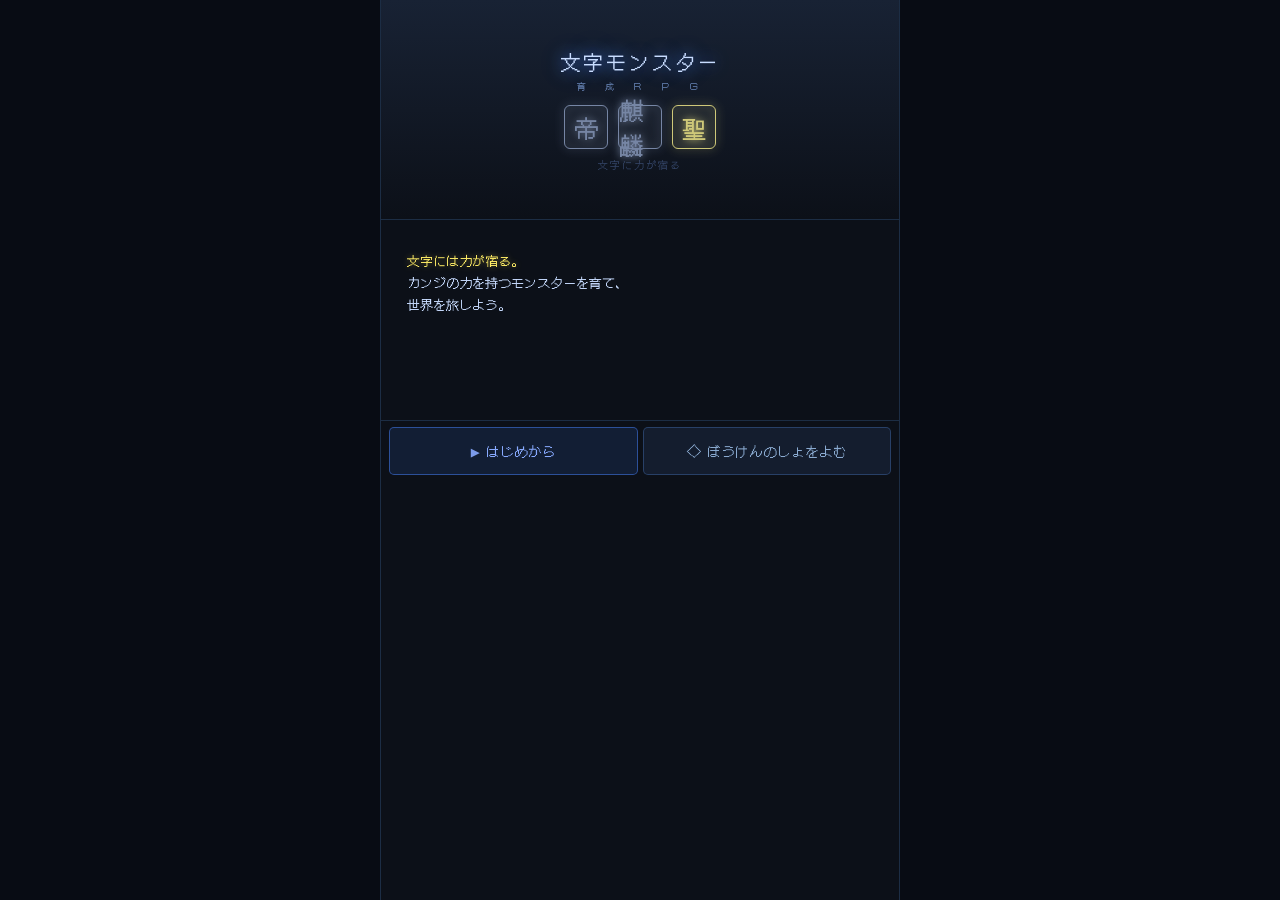
==== docs/index.html @ c3d3c413 "GitHub Pages用にweb/をdocs/にリネーム" ====
<!DOCTYPE html>
<html lang="ja">
<head>
  <meta charset="UTF-8">
  <meta name="viewport" content="width=device-width, initial-scale=1.0, viewport-fit=cover">
  <title>文字モンスター育成RPG</title>
  <link rel="preconnect" href="https://fonts.googleapis.com">
  <link href="https://fonts.googleapis.com/css2?family=DotGothic16&display=swap" rel="stylesheet">
  <link rel="stylesheet" href="style.css">
</head>
<body>
  <div id="screen">
    <div id="screen-graphics" class="hidden"></div>
    <div id="screen-text"></div>
    <div id="screen-buttons">
      <div class="btn-area-divider"></div>
      <div id="btn-container"></div>
    </div>
  </div>

  <script src="data.js"></script>
  <script src="game.js"></script>
</body>
</html>
---- docs/style.css ----
/* ===== Dark RPG Palette ===== */
:root {
  --bg:        #080C14;
  --surface:   #0C1018;
  --surface2:  #111825;
  --surface3:  #182234;
  --border:    #1C2D44;
  --border2:   #2A4060;
  --border3:   #3A5880;

  --text:      #C8DCFF;
  --text-mid:  #6A88BB;
  --text-dim:  #334466;

  --accent:    #4A80FF;

  /* Battle sides */
  --enemy-col: #FF4455;
  --enemy-bg:  rgba(255,40,60,0.08);
  --party-col: #44AAFF;
  --party-bg:  rgba(40,130,255,0.08);

  /* Rarity */
  --rar-r:   #44BBEE;
  --rar-sr:  #F4C840;
  --rar-ssr: #FF7040;

  /* Buttons */
  --btn-attack-bg:  rgba(255,50,50,0.12);
  --btn-attack-brd: rgba(255,80,80,0.55);
  --btn-attack-txt: #FF8888;
  --btn-ok-bg:      rgba(50,210,120,0.12);
  --btn-ok-brd:     rgba(50,200,100,0.55);
  --btn-ok-txt:     #66EEA0;
  --btn-flee-bg:    rgba(255,200,40,0.10);
  --btn-flee-brd:   rgba(255,200,40,0.50);
  --btn-flee-txt:   #FFD060;
  --btn-action-bg:  rgba(70,130,255,0.12);
  --btn-action-brd: rgba(70,130,255,0.50);
  --btn-action-txt: #88AAFF;
  --btn-info-bg:    rgba(40,60,100,0.30);
  --btn-info-brd:   rgba(60,100,160,0.50);
  --btn-info-txt:   #8AAAD0;
  --btn-back-brd:   rgba(40,70,100,0.40);
  --btn-back-txt:   #446688;
  --btn-cancel-brd: rgba(120,60,60,0.40);
  --btn-cancel-txt: #886666;
}

*, *::before, *::after { box-sizing: border-box; margin: 0; padding: 0; }

body {
  background: var(--bg);
  height: 100vh;        /* fallback */
  height: 100dvh;       /* dvh が使える環境ではこちらが優先（スマホのアドレスバーを除いた実視野高） */
  overflow: hidden;
  display: flex;
  justify-content: center;
  align-items: stretch;
  font-family: 'DotGothic16', 'MS Gothic', monospace;
  -webkit-font-smoothing: none;
}

/* ===== Screen ===== */
#screen {
  width: 100%;
  max-width: 520px;
  height: 100%;
  background: var(--surface);
  display: flex;
  flex-direction: column;
  overflow: hidden;
  border-left:  1px solid var(--border);
  border-right: 1px solid var(--border);
}

/* ===========================
   ZONE 1: グラフィックエリア
   =========================== */
#screen-graphics {
  flex-shrink: 0;
  height: clamp(120px, 28vh, 220px);
  overflow: hidden;
  position: relative;
  border-bottom: 1px solid var(--border);
}
#screen-graphics.hidden { display: none; }

/* ---- ソロカード表示 ---- */
#screen-graphics.solo-mode {
  display: flex;
  justify-content: center;
  align-items: center;
  padding: 12px;
  background: linear-gradient(to bottom, var(--surface3) 0%, var(--surface) 100%);
}
#screen-graphics.solo-mode .monster-card {
  width: 170px;
  height: min(190px, calc(clamp(120px, 28vh, 220px) - 24px));
}

/* ---- バトル表示 ---- */
#screen-graphics.battle-mode {
  display: flex;
  padding: 8px;
  gap: 0;
  background:
    linear-gradient(135deg,
      rgba(255,40,60,0.07) 0%,
      transparent 42%,
      transparent 58%,
      rgba(40,110,255,0.07) 100%
    ),
    var(--surface);
}

.battle-left {
  flex: 1.25;
  padding-right: 5px;
  display: flex;
  flex-direction: column;
  gap: 5px;
}
.battle-left .monster-card { flex: 1; }

.battle-center {
  width: 34px;
  flex-shrink: 0;
  display: flex;
  flex-direction: column;
  align-items: center;
  justify-content: center;
  gap: 5px;
  position: relative;
}
.battle-center-line {
  position: absolute;
  top: 10%; bottom: 10%;
  left: 50%;
  width: 1px;
  background: linear-gradient(to bottom,
    transparent,
    var(--border2) 30%,
    var(--border2) 70%,
    transparent
  );
}
.vs-label {
  font-size: 13px;
  color: var(--text-mid);
  letter-spacing: 1px;
  text-shadow: 0 0 8px var(--accent);
  position: relative;
  z-index: 1;
}

.battle-right {
  flex: 1;
  padding-left: 5px;
}
.battle-right .monster-card { height: 100%; }

/* ---- タイトルグラフィック ---- */
#screen-graphics.title-mode {
  display: flex;
  align-items: center;
  justify-content: center;
  background: linear-gradient(to bottom, var(--surface3), var(--surface));
}
.title-graphic {
  display: flex;
  flex-direction: column;
  align-items: center;
  gap: 8px;
}
.title-text {
  font-size: 20px;
  color: var(--text);
  letter-spacing: 3px;
  text-shadow: 0 0 16px var(--accent), 0 0 32px rgba(74,128,255,0.25);
}
.title-rpg-label {
  font-size: 9px;
  color: var(--text-mid);
  letter-spacing: 5px;
  margin-top: -4px;
}
.title-kanji-row {
  display: flex;
  gap: 10px;
  margin-top: 4px;
}
.title-kanji-item {
  width: 44px; height: 44px;
  border: 1px solid currentColor;
  border-radius: 6px;
  display: flex;
  align-items: center;
  justify-content: center;
  font-size: 24px;
  background: rgba(255,255,255,0.03);
  animation: title-float 2s ease-in-out infinite;
  filter: drop-shadow(0 0 5px currentColor);
  opacity: 0.85;
}
.title-kanji-item:nth-child(2) { animation-delay: 0.35s; }
.title-kanji-item:nth-child(3) { animation-delay: 0.7s; }
@keyframes title-float {
  0%, 100% { transform: translateY(0); }
  50%       { transform: translateY(-5px); }
}
.title-sub {
  font-size: 10px;
  color: var(--text-dim);
  letter-spacing: 2px;
}

/* ---- 冒険トラベル画面 ---- */
#screen-graphics.travel-mode {
  display: flex;
  flex-direction: column;
  align-items: center;
  justify-content: center;
  gap: 14px;
  background:
    linear-gradient(to right,
      rgba(20,40,80,0.5) 0%,
      transparent 40%,
      transparent 60%,
      rgba(20,60,30,0.4) 100%
    ),
    var(--surface);
}
.travel-party-row {
  display: flex;
  gap: 14px;
  align-items: center;
}
.travel-mini {
  width: 54px; height: 54px;
  border: 1px solid currentColor;
  border-radius: 8px;
  display: flex;
  align-items: center;
  justify-content: center;
  font-size: 26px;
  background: rgba(255,255,255,0.03);
  animation: travel-bob 1.2s ease-in-out infinite;
  filter: drop-shadow(0 0 6px currentColor);
}
.travel-mini:nth-child(2) { animation-delay: 0.25s; }
.travel-mini:nth-child(3) { animation-delay: 0.5s; }
@keyframes travel-bob {
  0%, 100% { transform: translateY(0); }
  50%       { transform: translateY(-7px); }
}
.travel-arrow {
  font-size: 11px;
  color: var(--text-dim);
  letter-spacing: 5px;
  animation: travel-pulse 1.8s ease-in-out infinite;
}
@keyframes travel-pulse {
  0%, 100% { opacity: 0.15; letter-spacing: 3px; }
  50%       { opacity: 0.6;  letter-spacing: 7px; }
}

/* ===== モンスターカード ===== */
.monster-card {
  display: flex;
  flex-direction: column;
  align-items: center;
  border: 1px solid var(--border2);
  border-radius: 6px;
  padding: 6px 5px 5px;
  background: var(--surface2);
  position: relative;
  overflow: hidden;
  transition: box-shadow 0.3s;
}

/* バリアント */
.monster-card.enemy-card {
  border-color: var(--enemy-col);
  background: var(--enemy-bg);
  box-shadow: 0 0 14px rgba(255,40,60,0.18), inset 0 0 20px rgba(255,40,60,0.05);
}
.monster-card.party-card {
  border-color: var(--party-col);
  background: var(--party-bg);
  box-shadow: 0 0 8px rgba(40,130,255,0.15);
}
.monster-card.solo-card { border-color: var(--border3); }
.monster-card.ko {
  opacity: 0.35;
  filter: grayscale(0.9);
  border-color: var(--border) !important;
  box-shadow: none !important;
}

/* レア度上書き（ソロ表示のみ） */
.monster-card.solo-card.rarity-R   { border-color: var(--rar-r);  box-shadow: 0 0 10px rgba(68,187,238,0.2); }
.monster-card.solo-card.rarity-SR  { border-color: var(--rar-sr); box-shadow: 0 0 12px rgba(244,200,64,0.25); }
.monster-card.solo-card.rarity-SSR { border-color: var(--rar-ssr); animation: ssr-glow 2s ease-in-out infinite; }

@keyframes ssr-glow {
  0%, 100% { box-shadow: 0 0 14px rgba(255,112,64,0.35), inset 0 0 16px rgba(255,112,64,0.1); }
  50%       { box-shadow: 0 0 24px rgba(255,112,64,0.55), inset 0 0 22px rgba(255,112,64,0.15); }
}

/* バッジ（レアリティアイコン） */
.card-badge {
  position: absolute;
  top: 3px; right: 4px;
  font-size: 10px;
  padding: 1px 4px;
  border-radius: 3px;
  background: var(--surface3);
  color: var(--text-mid);
  line-height: 14px;
  border: 1px solid var(--border2);
}
.monster-card.rarity-R  .card-badge { color: var(--rar-r);  border-color: var(--rar-r); }
.monster-card.rarity-SR .card-badge { color: var(--rar-sr); border-color: var(--rar-sr); }
.monster-card.rarity-SSR .card-badge { color: var(--rar-ssr); border-color: var(--rar-ssr); }

/* サイドラベル（敵/味方 + Lv） */
.card-side-label {
  position: absolute;
  top: 3px; left: 4px;
  font-size: 8px;
  color: var(--text-dim);
  white-space: nowrap;
}
.enemy-card .card-side-label { color: var(--enemy-col); opacity: 0.7; }
.party-card .card-side-label { color: var(--party-col); opacity: 0.7; }

/* 属性ラベル（アイコン化） */
.card-elem {
  font-size: 11px;
  color: var(--text-mid);
  margin-bottom: 0;
  letter-spacing: 0;
}

/* 大カンジ */
.card-kanji {
  flex: 1;
  display: flex;
  align-items: center;
  justify-content: center;
  font-size: 42px;
  line-height: 1;
  letter-spacing: -2px;
  filter: drop-shadow(0 0 6px currentColor);
}
.card-kanji.len2 { font-size: 30px; letter-spacing: -1px; }
.card-kanji.len3 { font-size: 24px; letter-spacing: 0; }

/* 属性カラー */
.elem-fire    { color: #FF6B35; }
.elem-water   { color: #44BBEE; }
.elem-thunder { color: #F4D03F; }
.elem-ice     { color: #88DDEE; }
.elem-earth   { color: #C8A040; }
.elem-wind    { color: #44DD88; }
.elem-light   { color: #F0E888; }
.elem-dark    { color: #BB88FF; }
.elem-neutral { color: #8899BB; }

/* HPバー */
.card-hp-wrap { width: 100%; margin-top: 4px; }
.card-hp-label {
  font-size: 8px;
  color: var(--text-mid);
  display: flex;
  justify-content: space-between;
  margin-bottom: 2px;
}
.card-hp-bar {
  width: 100%; height: 6px;
  background: var(--surface3);
  border-radius: 3px;
  overflow: hidden;
  border: 1px solid var(--border);
}
.card-hp-fill {
  height: 100%;
  background: linear-gradient(to right, #44CC88, #66EE99);
  border-radius: 3px;
  transition: width 0.4s ease;
}
.card-hp-fill.hp-mid  { background: linear-gradient(to right, #AACC22, #CCDD44); }
.card-hp-fill.hp-low  { background: linear-gradient(to right, #CC6600, #EE8800); }
.card-hp-fill.hp-crit { background: linear-gradient(to right, #AA1100, #DD2200);
  animation: blink-fill 0.6s infinite; }
@keyframes blink-fill { 0%, 49% { opacity: 1; } 50%, 100% { opacity: 0.35; } }

.card-name {
  font-size: 9px;
  color: var(--text-mid);
  margin-top: 2px;
  overflow: hidden;
  text-overflow: ellipsis;
  white-space: nowrap;
  width: 100%;
  text-align: center;
}

/* ===========================
   ZONE 2: テキストエリア
   =========================== */
#screen-text {
  flex: 1;
  min-height: 60px;
  overflow-y: auto;
  overflow-x: hidden;
  color: var(--text);
  font-size: 13px;
  line-height: 1.7;
  padding: 8px 12px 4px;
  scrollbar-width: thin;
  scrollbar-color: var(--border2) transparent;
  word-break: break-all;
}

/* グラフィック表示中のときだけテキスト高さを制限 → ボタンが上に来る */
#screen-graphics:not(.hidden) ~ #screen-text {
  max-height: clamp(110px, 26vh, 200px);
}

.screen-line {
  white-space: pre-wrap;
  min-height: 1.7em;
  animation: fadeIn 0.08s ease-out;
}
.screen-line.dim    { color: var(--text-dim); }
.screen-line.mid    { color: var(--text-mid); }
.screen-line.bright { color: #FFEE66; text-shadow: 0 0 6px rgba(255,220,80,0.4); }
.screen-line.separator { color: var(--border2); }

/* ===========================
   ZONE 3: ボタンエリア
   =========================== */
#screen-buttons { flex-shrink: 0; }

.btn-area-divider { border-top: 1px solid var(--border); }

#btn-container {
  padding: 6px 8px 8px;
  padding-bottom: max(8px, env(safe-area-inset-bottom)); /* iOS ホームバー対策 */
  min-height: 24px;
}

/* グリッド */
.action-grid {
  display: grid;
  gap: 5px;
}
.action-grid.cols-1   { grid-template-columns: 1fr; }
.action-grid.cols-2   { grid-template-columns: 1fr 1fr; }
.action-grid.cols-2-1 { grid-template-columns: 1fr 1fr; }
.action-grid.cols-2-1 .action-btn:last-child:nth-child(odd) { grid-column: 1 / -1; }

/* ベースボタン */
.action-btn {
  background: var(--btn-info-bg);
  color: var(--btn-info-txt);
  border: 1px solid var(--btn-info-brd);
  border-radius: 5px;
  padding: 13px 10px;
  text-align: center;
  cursor: pointer;
  font-family: inherit;
  font-size: 14px;
  line-height: 1.3;
  display: flex;
  align-items: center;
  justify-content: center;
  gap: 6px;
  transition: background 0.1s, box-shadow 0.1s, transform 0.08s;
  word-break: break-all;
}
.action-btn:hover  {
  filter: brightness(1.25);
  box-shadow: 0 0 8px currentColor;
}
.action-btn:active { transform: scale(0.96); filter: brightness(0.9); }

.btn-icon {
  font-size: 15px;
  flex-shrink: 0;
  opacity: 0.9;
}

/* タイプ別スタイル */
.type-attack {
  background: var(--btn-attack-bg);
  border-color: var(--btn-attack-brd);
  color: var(--btn-attack-txt);
}
.type-ok {
  background: var(--btn-ok-bg);
  border-color: var(--btn-ok-brd);
  color: var(--btn-ok-txt);
}
.type-flee {
  background: var(--btn-flee-bg);
  border-color: var(--btn-flee-brd);
  color: var(--btn-flee-txt);
}
.type-action {
  background: var(--btn-action-bg);
  border-color: var(--btn-action-brd);
  color: var(--btn-action-txt);
}
.type-cancel {
  border-color: var(--btn-cancel-brd);
  color: var(--btn-cancel-txt);
  background: transparent;
}
.type-back {
  border-color: var(--btn-back-brd);
  color: var(--btn-back-txt);
  background: transparent;
}

/* タップで続行インジケーター */
.tap-indicator {
  color: var(--text-dim);
  font-size: 11px;
  text-align: right;
  padding-right: 8px;
  margin-top: 2px;
  animation: tap-blink 1s ease-in-out infinite;
}
@keyframes tap-blink {
  0%, 100% { opacity: 0.2; }
  50%       { opacity: 0.75; }
}

/* ===========================
   バトルログ スタイル
   =========================== */

/* 攻撃ログ行 */
.b-line {
  display: flex;
  align-items: center;
  gap: 4px;
  padding: 1px 4px;
  margin: 1px 0;
  flex-wrap: wrap;
  animation: fadeIn 0.08s ease-out;
}

/* モンスター名バッジ */
.b-name {
  display: inline-flex;
  align-items: center;
  gap: 2px;
  border: 1px solid currentColor;
  border-radius: 3px;
  padding: 0 4px;
  font-size: 12px;
  line-height: 1.6;
  white-space: nowrap;
}
.b-name.b-name-p { background: rgba(40,130,255,0.10); }
.b-name.b-name-e { background: rgba(255,40,60,0.10); }

/* 矢印 */
.b-arr {
  font-size: 11px;
  color: var(--text-dim);
  flex-shrink: 0;
}

/* ダメージ数値 */
.b-dmg {
  font-size: 15px;
  font-weight: bold;
  flex-shrink: 0;
}
.b-dmg-p { color: #FFD860; text-shadow: 0 0 6px rgba(255,200,60,0.5); }
.b-dmg-e { color: #FF6680; text-shadow: 0 0 6px rgba(255,40,60,0.5); }

/* ダメージラベル */
.b-lbl { font-size: 9px; color: var(--text-dim); }

/* ぞくせいゆうり */
.b-adv {
  font-size: 9px;
  color: var(--rar-sr);
  background: rgba(244,200,64,0.10);
  border: 1px solid rgba(244,200,64,0.30);
  border-radius: 3px;
  padding: 0 3px;
  white-space: nowrap;
}

/* HP状態行 */
.b-hp-row {
  display: flex;
  align-items: center;
  gap: 5px;
  padding: 1px 4px;
  animation: fadeIn 0.08s ease-out;
}
.b-hp-name {
  font-size: 11px;
  white-space: nowrap;
  min-width: 28px;
}
.b-hp-bar {
  width: 52px; height: 5px;
  background: var(--surface3);
  border-radius: 3px;
  overflow: hidden;
  border: 1px solid var(--border);
  flex-shrink: 0;
}
.b-hp-fill {
  height: 100%;
  border-radius: 3px;
  background: linear-gradient(to right, #44CC88, #66EE99);
}
.b-hp-fill.hp-mid  { background: linear-gradient(to right, #AACC22, #CCDD44); }
.b-hp-fill.hp-low  { background: linear-gradient(to right, #CC6600, #EE8800); }
.b-hp-fill.hp-crit { background: linear-gradient(to right, #AA1100, #DD2200); animation: blink-fill 0.6s infinite; }
.b-hp-num { font-size: 9px; color: var(--text-mid); white-space: nowrap; }
.b-ko {
  font-size: 9px;
  color: var(--enemy-col);
  border: 1px solid var(--enemy-col);
  border-radius: 3px;
  padding: 0 3px;
  line-height: 1.4;
}

/* ===========================
   文字タイルピッカー
   =========================== */
#char-picker-wrap { display: flex; flex-direction: column; width: 100%; }

.char-selected-row {
  display: flex;
  align-items: center;
  gap: 6px;
  padding: 5px 6px 6px;
  border-bottom: 1px solid var(--border);
  min-height: 36px;
}
.char-selected-label {
  font-size: 10px;
  color: var(--text-mid);
  flex-shrink: 0;
}
.char-selected-slot {
  width: 30px; height: 30px;
  border: 1px solid var(--border2);
  border-radius: 4px;
  display: flex;
  align-items: center;
  justify-content: center;
  font-size: 17px;
  color: var(--text);
  cursor: pointer;
  background: var(--surface2);
  flex-shrink: 0;
  transition: border-color 0.1s;
}
.char-selected-slot.filled {
  border-color: var(--accent);
  background: var(--surface3);
  box-shadow: 0 0 6px rgba(74,128,255,0.3);
}
.char-selected-slot.filled:hover {
  border-color: var(--enemy-col);
  box-shadow: 0 0 6px rgba(255,40,60,0.3);
}

.char-tile-scroll {
  overflow-y: auto;
  max-height: 160px;
  scrollbar-width: thin;
  scrollbar-color: var(--border2) transparent;
}

.char-tile-grid {
  display: flex;
  flex-wrap: wrap;
  gap: 4px;
  padding: 6px 5px;
}

.char-tile {
  width: 48px; height: 48px;
  border: 1px solid var(--border2);
  border-radius: 5px;
  background: var(--surface2);
  display: flex;
  flex-direction: column;
  align-items: center;
  justify-content: center;
  cursor: pointer;
  position: relative;
  transition: background 0.08s, border-color 0.08s;
  flex-shrink: 0;
}
.char-tile:hover { background: var(--surface3); border-color: var(--border3); }
.char-tile.selected {
  background: rgba(74,128,255,0.18);
  border-color: var(--accent);
  cursor: default;
  box-shadow: 0 0 6px rgba(74,128,255,0.25);
}

.char-tile .tile-kanji { font-size: 22px; color: var(--text); line-height: 1; }
.char-tile.selected .tile-kanji { color: #AACCFF; }
.char-tile .tile-info  { font-size: 7px; color: var(--text-mid); line-height: 1; margin-top: 1px; }
.char-tile.selected .tile-info  { color: var(--accent); }
.char-tile .tile-num {
  position: absolute;
  top: 2px; left: 3px;
  font-size: 7px; color: var(--text-dim);
}

.picker-action-row {
  display: grid;
  grid-template-columns: 1fr 1fr;
  gap: 5px;
  padding: 5px 5px 0;
  border-top: 1px solid var(--border);
}

/* ===========================
   ひらめきマップ カード
   =========================== */
.insp-map-wrap { padding: 8px 8px 0; }

.insp-map-header {
  display: flex;
  justify-content: space-between;
  align-items: center;
  margin-bottom: 8px;
  padding-bottom: 6px;
  border-bottom: 1px solid var(--border);
}
.insp-map-title-text { font-size: 12px; color: var(--text-mid); }
.insp-map-count      { font-size: 10px; color: var(--text-dim); }

.insp-card {
  display: flex;
  align-items: center;
  border: 1px solid var(--border);
  border-radius: 6px;
  padding: 6px 8px;
  margin-bottom: 4px;
  background: var(--surface2);
  gap: 6px;
}
.insp-card.insp-unlocked { border-color: var(--border2); }

/* 入力文字群 */
.insp-inputs {
  display: flex;
  align-items: center;
  gap: 4px;
  flex: 1;
}
.insp-plus {
  font-size: 11px;
  color: var(--text-dim);
  flex-shrink: 0;
}

/* 各文字ブロック（入力） */
.insp-char-block {
  display: flex;
  flex-direction: column;
  align-items: center;
  gap: 2px;
}
.insp-kanji-box {
  width: 30px; height: 30px;
  border: 1px solid currentColor;
  border-radius: 4px;
  display: flex;
  align-items: center;
  justify-content: center;
  font-size: 16px;
  line-height: 1;
  background: rgba(255,255,255,0.02);
}
.insp-kanji-box.insp-locked-char { opacity: 0.28; filter: grayscale(0.9); }
.insp-char-label {
  font-size: 9px;
  color: var(--text-dim);
}

/* 矢印 */
.insp-arrow {
  font-size: 11px;
  color: var(--text-dim);
  flex-shrink: 0;
}

/* 出力文字ブロック */
.insp-output-block {
  display: flex;
  flex-direction: column;
  align-items: center;
  gap: 2px;
  flex-shrink: 0;
}
.insp-output-box {
  width: 40px; height: 40px;
  border: 1px solid currentColor;
  border-radius: 6px;
  display: flex;
  align-items: center;
  justify-content: center;
  font-size: 22px;
  line-height: 1;
  background: rgba(255,255,255,0.02);
}
.insp-output-box.insp-output-glow {
  filter: drop-shadow(0 0 6px currentColor);
  background: rgba(255,255,255,0.05);
}
.insp-output-label {
  font-size: 9px;
  color: var(--text-dim);
}

/* ===========================
   ロースター（なかま管理）
   =========================== */

/* ロースターモード時のレイアウト変更 */
#screen.roster-mode #screen-text   { display: none; }
#screen.roster-mode .btn-area-divider { display: none; }
#screen.roster-mode #screen-buttons {
  flex: 1; min-height: 0;
  display: flex; flex-direction: column; overflow: hidden;
}
#screen.roster-mode #btn-container {
  flex: 1; min-height: 0; padding: 0;
  display: flex; flex-direction: column; overflow: hidden;
}

/* ロースター全体ラッパー */
.roster-wrap {
  display: flex; flex-direction: column;
  width: 100%; height: 100%; overflow: hidden;
}

/* ─── パーティセクション ─── */
.roster-party-section {
  flex-shrink: 0;
  border-bottom: 1px solid var(--border);
  background: linear-gradient(to bottom, var(--surface3), var(--surface2));
  padding: 6px 8px 8px;
}
.roster-section-label {
  font-size: 10px; color: var(--text-dim);
  margin-bottom: 5px; letter-spacing: 0.3px;
}
.roster-section-label.swap-mode {
  color: var(--rar-sr);
  animation: blink-swap 0.65s ease-in-out infinite alternate;
}
@keyframes blink-swap {
  from { opacity: 0.55; } to { opacity: 1; }
}

.roster-party-row { display: flex; gap: 6px; }

.roster-party-slot {
  flex: 1; min-height: 90px;
  border: 1px dashed var(--border);
  border-radius: 6px;
  display: flex; flex-direction: column;
  align-items: center; justify-content: center;
  font-size: 10px; color: var(--text-dim);
  background: rgba(255,255,255,0.01);
  position: relative; overflow: hidden;
  transition: border-color 0.12s, background 0.12s, box-shadow 0.12s;
}
.roster-party-slot.filled {
  border-style: solid; border-color: var(--party-col);
  background: var(--party-bg); cursor: pointer;
}
.roster-party-slot.filled.leader {
  border-color: #FFD060;
  box-shadow: 0 0 8px rgba(255,208,96,0.2);
}
.roster-party-slot.filled:hover {
  border-color: var(--enemy-col);
  background: var(--enemy-bg);
}
.roster-party-slot.filled.no-remove { cursor: default; }
.roster-party-slot.filled.no-remove:hover {
  border-color: var(--party-col); background: var(--party-bg); box-shadow: none;
}
.roster-party-slot.filled.leader.no-remove {
  border-color: #FFD060; box-shadow: 0 0 8px rgba(255,208,96,0.2);
}
.roster-party-slot.filled.swap-select {
  border-color: var(--rar-sr);
  box-shadow: 0 0 10px rgba(244,200,64,0.3); cursor: pointer;
}
.roster-party-slot.filled.swap-select:hover {
  border-color: var(--btn-ok-brd); background: var(--btn-ok-bg);
  box-shadow: 0 0 12px rgba(50,200,100,0.3);
}

.slot-leader-mark {
  position: absolute; top: 3px; left: 4px;
  font-size: 8px; color: #FFD060; pointer-events: none;
}
.slot-rar-badge {
  position: absolute; top: 3px; right: 4px;
  font-size: 9px; color: var(--text-dim); pointer-events: none;
}
.rarity-R  .slot-rar-badge { color: var(--rar-r); }
.rarity-SR .slot-rar-badge { color: var(--rar-sr); }
.rarity-SSR .slot-rar-badge { color: var(--rar-ssr); }

.slot-content {
  display: flex; flex-direction: column;
  align-items: center; justify-content: center;
  gap: 1px; width: 100%; padding: 4px;
  pointer-events: none;
}
.slot-elem { font-size: 14px; line-height: 1; }
.slot-name {
  font-size: 26px; line-height: 1;
  filter: drop-shadow(0 0 4px currentColor);
}
.slot-name.len2 { font-size: 19px; }
.slot-name.len3 { font-size: 15px; }
.slot-lv { font-size: 8px; color: var(--text-dim); margin-top: 1px; }
.slot-hp-bar {
  width: 78%; height: 3px;
  background: var(--surface3); border-radius: 2px; overflow: hidden; margin-top: 3px;
}
.slot-hp-fill { height: 100%; background: #44CC88; border-radius: 2px; transition: width 0.3s; }
.slot-remove-hint {
  position: absolute; bottom: 2px;
  font-size: 7px; color: var(--text-dim);
  opacity: 0; transition: opacity 0.12s; pointer-events: none;
}
.roster-party-slot.filled:not(.no-remove):hover .slot-remove-hint {
  opacity: 1; color: var(--enemy-col);
}
.slot-swap-hint {
  position: absolute; bottom: 2px;
  font-size: 7px; color: var(--rar-sr); pointer-events: none;
}

/* ─── ボックスセクション ─── */
.roster-box-header {
  display: flex; justify-content: space-between; align-items: center;
  padding: 4px 10px; font-size: 10px; color: var(--text-dim);
  border-bottom: 1px solid var(--border); flex-shrink: 0;
}
.roster-box-scroll {
  flex: 1; min-height: 0; overflow-y: auto;
  scrollbar-width: thin; scrollbar-color: var(--border2) transparent;
}
.roster-box-grid {
  display: grid; grid-template-columns: repeat(3, 1fr);
  gap: 5px; padding: 6px;
}
.roster-empty-msg {
  grid-column: 1 / -1; text-align: center;
  color: var(--text-dim); font-size: 11px; padding: 16px;
}

/* ロースターカード（ボックス・選択用） */
.roster-card {
  border: 1px solid var(--border2);
  border-radius: 6px; background: var(--surface2);
  padding: 5px 4px 4px;
  display: flex; flex-direction: column;
  align-items: center; gap: 1px;
  cursor: pointer; position: relative;
  transition: border-color 0.1s, background 0.1s, box-shadow 0.1s;
  min-height: 78px;
}
.roster-card:hover {
  border-color: var(--party-col); background: var(--party-bg);
  box-shadow: 0 0 6px rgba(40,130,255,0.2);
}
.roster-card.rarity-R   { border-color: rgba(68,187,238,0.28); }
.roster-card.rarity-SR  { border-color: rgba(244,200,64,0.28); }
.roster-card.rarity-SSR { border-color: rgba(255,112,64,0.28); }
.roster-card.rarity-R:hover   { border-color: var(--rar-r);   box-shadow: 0 0 8px rgba(68,187,238,0.3); }
.roster-card.rarity-SR:hover  { border-color: var(--rar-sr);  box-shadow: 0 0 8px rgba(244,200,64,0.3); }
.roster-card.rarity-SSR:hover { border-color: var(--rar-ssr); box-shadow: 0 0 8px rgba(255,112,64,0.3); }
.roster-card.in-party {
  border-style: dashed; opacity: 0.42;
  cursor: default; pointer-events: none;
}
.roster-card.add-mode:hover {
  border-color: var(--btn-ok-brd); background: var(--btn-ok-bg);
  box-shadow: 0 0 8px rgba(50,200,100,0.25);
}
.roster-card.swap-dim {
  opacity: 0.3; cursor: default; pointer-events: none;
}

.rc-badge {
  position: absolute; top: 2px; right: 3px;
  font-size: 8px; color: var(--text-dim);
}
.rarity-R  .rc-badge { color: var(--rar-r); }
.rarity-SR .rc-badge { color: var(--rar-sr); }
.rarity-SSR .rc-badge { color: var(--rar-ssr); }
.rc-elem  { font-size: 13px; line-height: 1; }
.rc-kanji {
  font-size: 22px; line-height: 1;
  filter: drop-shadow(0 0 3px currentColor);
}
.rc-kanji.len2 { font-size: 16px; }
.rc-kanji.len3 { font-size: 13px; }
.rc-lv  { font-size: 8px; color: var(--text-dim); }
.rc-role { font-size: 7px; color: var(--text-dim); opacity: 0.7; }
.rc-hp {
  width: 80%; height: 3px;
  background: var(--surface3); border-radius: 2px; overflow: hidden; margin-top: 2px;
}
.rc-hp-fill { height: 100%; background: #44CC88; border-radius: 2px; }

/* ─── アクションボタン行 ─── */
.roster-action-row {
  display: grid; grid-template-columns: 1fr 1fr 1fr;
  gap: 5px; padding: 5px 6px;
  padding-bottom: max(6px, env(safe-area-inset-bottom));
  border-top: 1px solid var(--border);
  flex-shrink: 0; background: var(--surface);
}
.roster-action-row .action-btn {
  font-size: 12px; padding: 10px 4px;
}

/* ===== Animations ===== */
@keyframes fadeIn {
  from { opacity: 0; transform: translateY(3px); }
  to   { opacity: 1; transform: translateY(0); }
}
@keyframes insp-flash {
  0%, 100% { background: var(--surface); }
  30%       { background: rgba(255,220,40,0.08); }
  60%       { background: rgba(255,180,80,0.12); }
}
.insp-flash { animation: insp-flash 0.9s ease-in-out 2; }
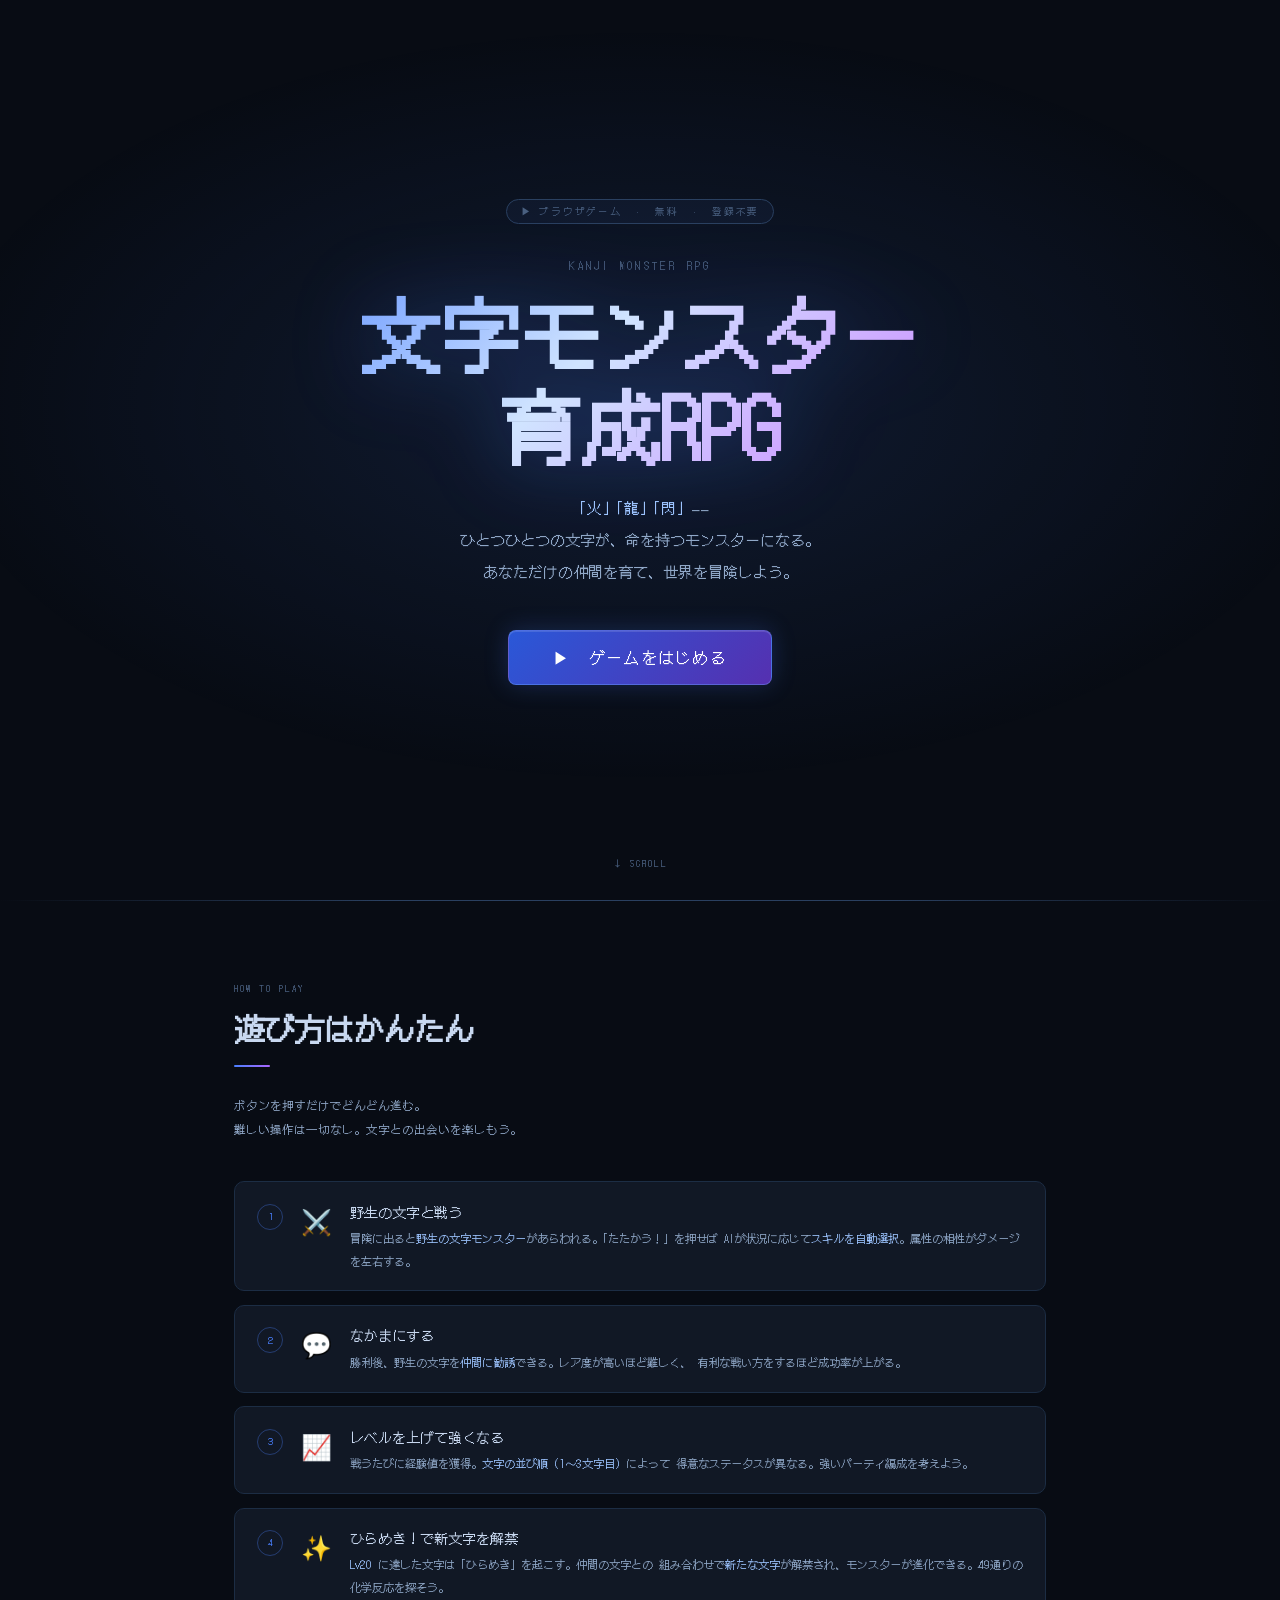
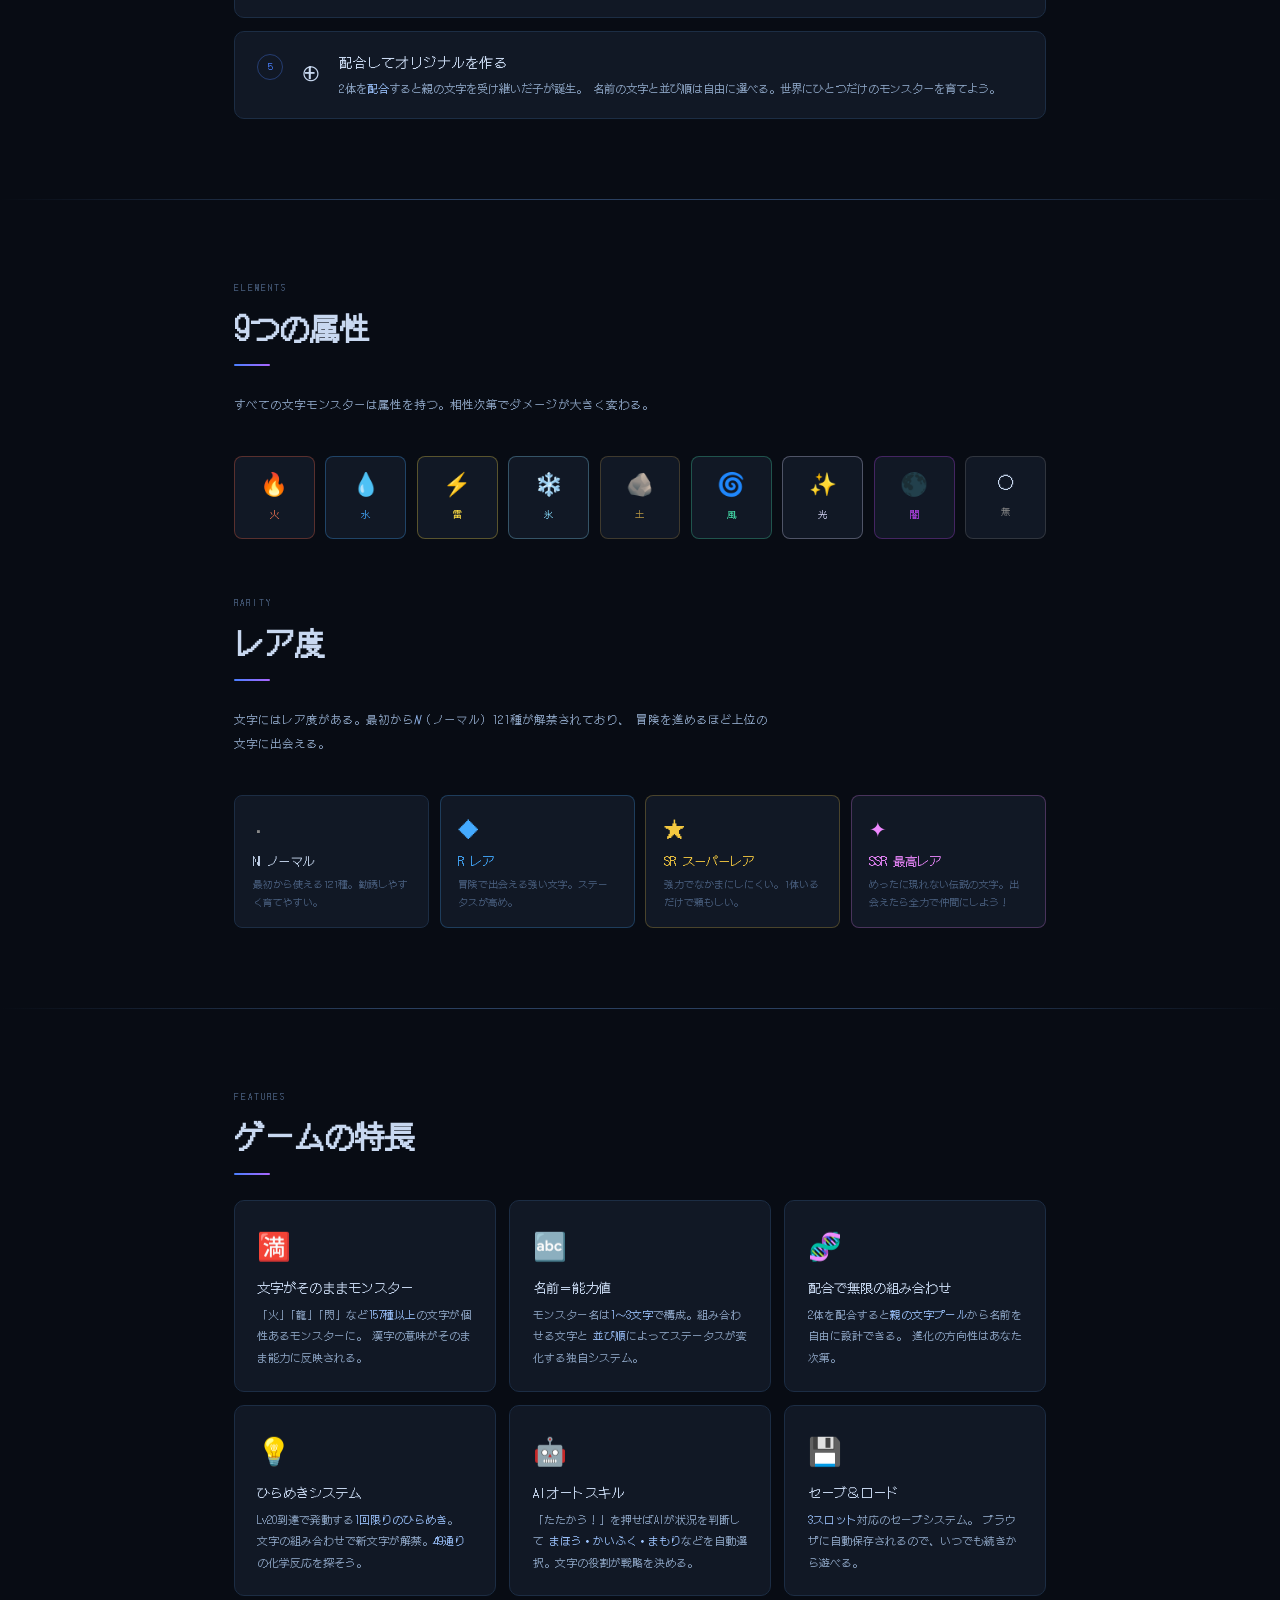
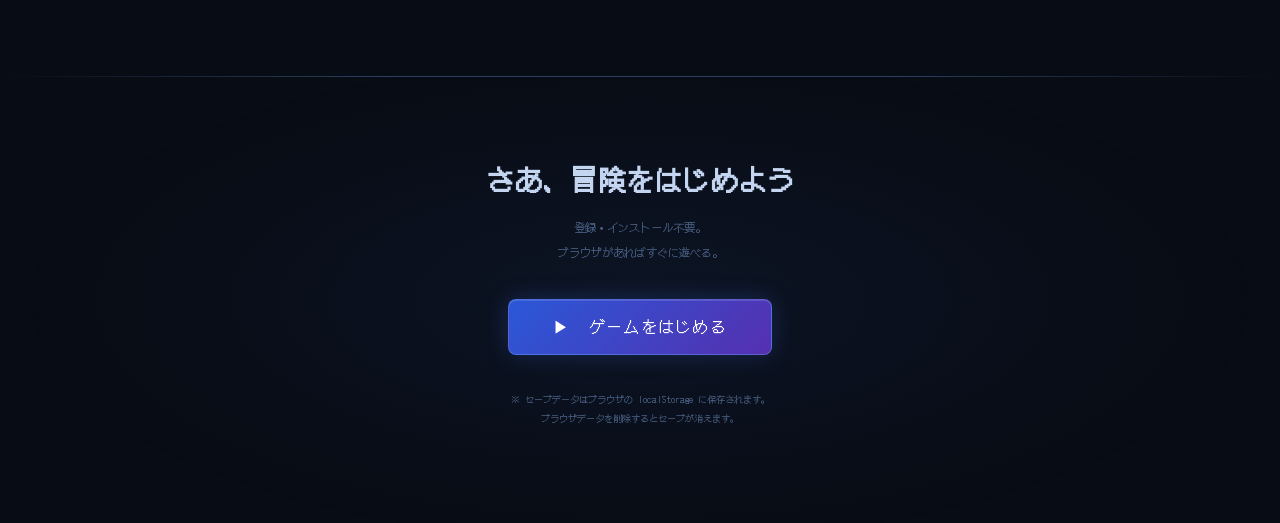
==== commit d8cd334d: "トップページ（ランディングページ）を新規作成 - index.html をゲームの紹介ランディングページに刷新 - 旧 index.html を game.html にリネーム（ゲーム本体） - ラン" ====
--- a/docs/index.html
+++ b/docs/index.html
@@ -2,23 +2,532 @@
 <html lang="ja">
 <head>
   <meta charset="UTF-8">
-  <meta name="viewport" content="width=device-width, initial-scale=1.0, viewport-fit=cover">
+  <meta name="viewport" content="width=device-width, initial-scale=1.0">
   <title>文字モンスター育成RPG</title>
   <link rel="preconnect" href="https://fonts.googleapis.com">
   <link href="https://fonts.googleapis.com/css2?family=DotGothic16&display=swap" rel="stylesheet">
-  <link rel="stylesheet" href="style.css">
+  <style>
+    *, *::before, *::after { box-sizing: border-box; margin: 0; padding: 0; }
+
+    :root {
+      --bg:        #080C14;
+      --surface:   #0C1018;
+      --surface2:  #111825;
+      --surface3:  #182234;
+      --border:    #1C2D44;
+      --border2:   #2A4060;
+      --accent:    #4A80FF;
+      --accent2:   #7AA4FF;
+      --text:      #C8D8F0;
+      --text-mid:  #90A8C8;
+      --text-dim:  #4A6080;
+      --rar-r:     #44AAFF;
+      --rar-sr:    #F4C840;
+      --rar-ssr:   #EE88FF;
+    }
+
+    html { scroll-behavior: smooth; }
+
+    body {
+      font-family: 'DotGothic16', monospace;
+      background: var(--bg);
+      color: var(--text);
+      min-height: 100vh;
+      overflow-x: hidden;
+      line-height: 1.6;
+    }
+
+    /* ─── 背景に漂う漢字 ─── */
+    #kanji-bg {
+      position: fixed; inset: 0;
+      pointer-events: none; overflow: hidden; z-index: 0;
+    }
+    .kj {
+      position: absolute; bottom: -10vh;
+      color: var(--accent);
+      opacity: 0;
+      animation: floatUp linear infinite;
+      user-select: none;
+    }
+    @keyframes floatUp {
+      0%   { transform: translateY(0)       rotate(0deg);   opacity: 0; }
+      8%   { opacity: 0.055; }
+      92%  { opacity: 0.055; }
+      100% { transform: translateY(-115vh)  rotate(25deg);  opacity: 0; }
+    }
+
+    /* ─── HERO ─── */
+    .hero {
+      position: relative; z-index: 1;
+      min-height: 100svh;
+      display: flex; flex-direction: column;
+      align-items: center; justify-content: center;
+      text-align: center;
+      padding: 4rem 1.5rem 5rem;
+    }
+    .hero::after {
+      content: '';
+      position: absolute; inset: 0;
+      background: radial-gradient(ellipse 80% 60% at 50% 45%,
+        rgba(74,128,255,.13) 0%, transparent 70%);
+      pointer-events: none;
+    }
+
+    .badge {
+      position: relative; z-index: 1;
+      font-size: .6rem; letter-spacing: .18em;
+      color: var(--text-dim);
+      border: 1px solid var(--border2);
+      border-radius: 20px;
+      padding: 4px 14px;
+      margin-bottom: 2rem;
+      background: rgba(74,128,255,.05);
+    }
+
+    .hero-sub {
+      position: relative; z-index: 1;
+      font-size: clamp(.55rem, 1.8vw, .72rem);
+      letter-spacing: .28em;
+      color: var(--text-dim);
+      text-transform: uppercase;
+      margin-bottom: .7rem;
+    }
+
+    .hero-title {
+      position: relative; z-index: 1;
+      font-size: clamp(2.4rem, 9vw, 5rem);
+      line-height: 1.15;
+      margin-bottom: 1.4rem;
+      background: linear-gradient(135deg,
+        #7AA4FF 0%, #D0E4FF 40%, #CC88FF 100%);
+      -webkit-background-clip: text;
+      -webkit-text-fill-color: transparent;
+      background-clip: text;
+      filter: drop-shadow(0 0 40px rgba(74,128,255,.35));
+    }
+
+    .hero-desc {
+      position: relative; z-index: 1;
+      font-size: clamp(.78rem, 2.5vw, .95rem);
+      color: var(--text-mid);
+      line-height: 2.1;
+      max-width: 480px;
+      margin-bottom: 2.6rem;
+    }
+    .hero-desc em { color: #9DC4FF; font-style: normal; }
+
+    .btn-play {
+      position: relative; z-index: 1;
+      display: inline-block;
+      text-decoration: none;
+      font-family: 'DotGothic16', monospace;
+      font-size: clamp(.85rem, 2.5vw, 1rem);
+      color: #fff;
+      background: linear-gradient(135deg, #2A58D8 0%, #5530B0 100%);
+      border: 1px solid rgba(130,170,255,.35);
+      padding: 14px 44px;
+      border-radius: 8px;
+      cursor: pointer;
+      transition: transform .18s, box-shadow .18s;
+      box-shadow:
+        0 0 24px rgba(74,128,255,.22),
+        inset 0 1px 0 rgba(255,255,255,.12);
+      letter-spacing: .08em;
+    }
+    .btn-play:hover {
+      transform: translateY(-3px);
+      box-shadow:
+        0 6px 32px rgba(74,128,255,.38),
+        inset 0 1px 0 rgba(255,255,255,.18);
+    }
+    .btn-play:active { transform: translateY(-1px); }
+
+    .scroll-hint {
+      position: absolute; bottom: 1.8rem; left: 50%;
+      transform: translateX(-50%);
+      font-size: .58rem; letter-spacing: .2em;
+      color: var(--text-dim);
+      animation: blink 2.2s ease-in-out infinite;
+    }
+    @keyframes blink { 0%,100%{opacity:.25} 50%{opacity:.75} }
+
+    /* ─── 共通 ─── */
+    .wrap {
+      position: relative; z-index: 1;
+      max-width: 860px;
+      margin: 0 auto;
+      padding: 5rem 1.5rem;
+    }
+    .sec-label {
+      font-size: .58rem; letter-spacing: .22em;
+      color: var(--text-dim); text-transform: uppercase;
+      margin-bottom: .5rem;
+    }
+    .sec-title {
+      font-size: clamp(1.25rem, 4vw, 1.9rem);
+      color: var(--text);
+      margin-bottom: .5rem;
+    }
+    .accent-bar {
+      display: block; width: 36px; height: 2px;
+      background: linear-gradient(to right, var(--accent), #AA66FF);
+      border-radius: 1px;
+      margin: .8rem 0 1.6rem;
+    }
+    .sec-desc {
+      font-size: .72rem; color: var(--text-mid);
+      line-height: 2.1; max-width: 540px;
+      margin-bottom: 2.5rem;
+    }
+    .divider {
+      height: 1px;
+      background: linear-gradient(to right,
+        transparent, var(--border2) 30%, var(--border2) 70%, transparent);
+    }
+
+    /* ─── STEPS ─── */
+    .steps { display: flex; flex-direction: column; gap: .85rem; }
+
+    .step {
+      display: flex; align-items: flex-start; gap: 1.1rem;
+      background: var(--surface2);
+      border: 1px solid var(--border);
+      border-radius: 10px;
+      padding: 1.15rem 1.4rem;
+      transition: border-color .15s, box-shadow .15s;
+    }
+    .step:hover {
+      border-color: var(--border2);
+      box-shadow: 0 0 18px rgba(74,128,255,.07);
+    }
+
+    .step-num {
+      font-size: .6rem; color: var(--accent);
+      border: 1px solid rgba(74,128,255,.35);
+      border-radius: 50%;
+      width: 26px; height: 26px;
+      display: flex; align-items: center; justify-content: center;
+      flex-shrink: 0; margin-top: 3px;
+    }
+    .step-icon { font-size: 1.55rem; flex-shrink: 0; }
+    .step-name { font-size: .88rem; color: var(--text); margin-bottom: .25rem; }
+    .step-text { font-size: .7rem; color: var(--text-mid); line-height: 2; }
+    .step-text em { color: #9DC4FF; font-style: normal; }
+
+    /* ─── ELEMENTS ─── */
+    .elem-grid {
+      display: grid;
+      grid-template-columns: repeat(3, 1fr);
+      gap: .65rem;
+      margin-bottom: 3.5rem;
+    }
+    @media(min-width:480px){ .elem-grid { grid-template-columns: repeat(5, 1fr); } }
+    @media(min-width:700px){ .elem-grid { grid-template-columns: repeat(9, 1fr); } }
+
+    .elem-card {
+      background: var(--surface2);
+      border: 1px solid var(--border);
+      border-radius: 8px;
+      padding: .85rem .4rem;
+      text-align: center;
+      transition: transform .12s;
+    }
+    .elem-card:hover { transform: translateY(-3px); }
+    .elem-card .ic { font-size: 1.4rem; display: block; margin-bottom: .35rem; line-height: 1; }
+    .elem-card .nm { font-size: .58rem; line-height: 1.4; }
+
+    /* ─── RARITY ─── */
+    .rar-grid {
+      display: grid;
+      grid-template-columns: repeat(2, 1fr);
+      gap: .65rem;
+    }
+    @media(min-width:560px){ .rar-grid { grid-template-columns: repeat(4, 1fr); } }
+
+    .rar-card {
+      background: var(--surface2);
+      border: 1px solid var(--border);
+      border-radius: 8px;
+      padding: 1rem 1.1rem;
+    }
+    .rar-icon { font-size: 1.3rem; margin-bottom: .4rem; display: block; }
+    .rar-name { font-size: .78rem; margin-bottom: .2rem; }
+    .rar-desc { font-size: .62rem; color: var(--text-dim); line-height: 1.8; }
+
+    /* ─── FEATURES ─── */
+    .feat-grid {
+      display: grid;
+      grid-template-columns: repeat(auto-fill, minmax(230px, 1fr));
+      gap: .85rem;
+    }
+    .feat-card {
+      background: var(--surface2);
+      border: 1px solid var(--border);
+      border-radius: 10px;
+      padding: 1.35rem 1.4rem;
+      transition: border-color .15s;
+    }
+    .feat-card:hover { border-color: var(--border2); }
+    .feat-icon { font-size: 1.7rem; margin-bottom: .65rem; display: block; }
+    .feat-title { font-size: .83rem; margin-bottom: .35rem; }
+    .feat-desc { font-size: .68rem; color: var(--text-mid); line-height: 2; }
+    .feat-desc em { color: #9DC4FF; font-style: normal; }
+
+    /* ─── FOOTER CTA ─── */
+    .footer-cta {
+      position: relative; z-index: 1;
+      text-align: center;
+      padding: 5rem 1.5rem 6rem;
+    }
+    .footer-cta::before {
+      content: '';
+      position: absolute; inset: 0;
+      background: radial-gradient(ellipse 70% 80% at 50% 50%,
+        rgba(74,128,255,.07) 0%, transparent 70%);
+      pointer-events: none;
+    }
+    .footer-cta h2 {
+      font-size: clamp(1.15rem, 4vw, 1.75rem);
+      margin-bottom: .8rem;
+    }
+    .footer-cta p {
+      font-size: .7rem; color: var(--text-dim);
+      line-height: 2.2; margin-bottom: 2.2rem;
+    }
+    .footer-note {
+      margin-top: 2.2rem;
+      font-size: .58rem;
+      color: var(--text-dim);
+      line-height: 2;
+    }
+  </style>
 </head>
 <body>
-  <div id="screen">
-    <div id="screen-graphics" class="hidden"></div>
-    <div id="screen-text"></div>
-    <div id="screen-buttons">
-      <div class="btn-area-divider"></div>
-      <div id="btn-container"></div>
+
+<!-- 背景漢字 -->
+<div id="kanji-bg"></div>
+
+<!-- ══════════════ HERO ══════════════ -->
+<section class="hero">
+  <div class="badge">▶ ブラウザゲーム &nbsp;·&nbsp; 無料 &nbsp;·&nbsp; 登録不要</div>
+  <p class="hero-sub">Kanji Monster RPG</p>
+  <h1 class="hero-title">文字モンスター<br>育成RPG</h1>
+  <p class="hero-desc">
+    <em>「火」「龍」「閃」</em>——<br>
+    ひとつひとつの文字が、命を持つモンスターになる。<br>
+    あなただけの仲間を育て、世界を冒険しよう。
+  </p>
+  <a href="game.html" class="btn-play">▶&nbsp; ゲームをはじめる</a>
+  <div class="scroll-hint">↓ SCROLL</div>
+</section>
+
+<div class="divider"></div>
+
+<!-- ══════════════ HOW TO PLAY ══════════════ -->
+<div class="wrap">
+  <p class="sec-label">How to play</p>
+  <h2 class="sec-title">遊び方はかんたん</h2>
+  <span class="accent-bar"></span>
+  <p class="sec-desc">
+    ボタンを押すだけでどんどん進む。<br>
+    難しい操作は一切なし。文字との出会いを楽しもう。
+  </p>
+
+  <div class="steps">
+    <div class="step">
+      <div class="step-num">1</div>
+      <div class="step-icon">⚔️</div>
+      <div>
+        <div class="step-name">野生の文字と戦う</div>
+        <div class="step-text">冒険に出ると<em>野生の文字モンスター</em>があらわれる。「たたかう！」を押せば
+          AIが状況に応じて<em>スキルを自動選択</em>。属性の相性がダメージを左右する。</div>
+      </div>
+    </div>
+    <div class="step">
+      <div class="step-num">2</div>
+      <div class="step-icon">💬</div>
+      <div>
+        <div class="step-name">なかまにする</div>
+        <div class="step-text">勝利後、野生の文字を<em>仲間に勧誘</em>できる。レア度が高いほど難しく、
+          有利な戦い方をするほど成功率が上がる。</div>
+      </div>
+    </div>
+    <div class="step">
+      <div class="step-num">3</div>
+      <div class="step-icon">📈</div>
+      <div>
+        <div class="step-name">レベルを上げて強くなる</div>
+        <div class="step-text">戦うたびに経験値を獲得。<em>文字の並び順（1〜3文字目）</em>によって
+          得意なステータスが異なる。強いパーティ編成を考えよう。</div>
+      </div>
+    </div>
+    <div class="step">
+      <div class="step-num">4</div>
+      <div class="step-icon">✨</div>
+      <div>
+        <div class="step-name">ひらめき！で新文字を解禁</div>
+        <div class="step-text"><em>Lv20</em> に達した文字は「ひらめき」を起こす。仲間の文字との
+          組み合わせで<em>新たな文字</em>が解禁され、モンスターが進化できる。49通りの化学反応を探そう。</div>
+      </div>
+    </div>
+    <div class="step">
+      <div class="step-num">5</div>
+      <div class="step-icon">⊕</div>
+      <div>
+        <div class="step-name">配合してオリジナルを作る</div>
+        <div class="step-text">2体を<em>配合</em>すると親の文字を受け継いだ子が誕生。
+          名前の文字と並び順は自由に選べる。世界にひとつだけのモンスターを育てよう。</div>
+      </div>
     </div>
   </div>
-
-  <script src="data.js"></script>
-  <script src="game.js"></script>
+</div>
+
+<div class="divider"></div>
+
+<!-- ══════════════ ELEMENTS & RARITY ══════════════ -->
+<div class="wrap">
+  <p class="sec-label">Elements</p>
+  <h2 class="sec-title">9つの属性</h2>
+  <span class="accent-bar"></span>
+  <p class="sec-desc">すべての文字モンスターは属性を持つ。相性次第でダメージが大きく変わる。</p>
+
+  <div class="elem-grid">
+    <div class="elem-card" style="border-color:rgba(255,102,68,.3)">
+      <span class="ic">🔥</span><span class="nm" style="color:#FF7755">火</span>
+    </div>
+    <div class="elem-card" style="border-color:rgba(68,170,255,.3)">
+      <span class="ic">💧</span><span class="nm" style="color:#44AAFF">水</span>
+    </div>
+    <div class="elem-card" style="border-color:rgba(255,221,68,.3)">
+      <span class="ic">⚡</span><span class="nm" style="color:#FFDD44">雷</span>
+    </div>
+    <div class="elem-card" style="border-color:rgba(136,221,255,.3)">
+      <span class="ic">❄️</span><span class="nm" style="color:#88DDFF">氷</span>
+    </div>
+    <div class="elem-card" style="border-color:rgba(170,136,68,.3)">
+      <span class="ic">🪨</span><span class="nm" style="color:#BB9944">土</span>
+    </div>
+    <div class="elem-card" style="border-color:rgba(68,221,170,.3)">
+      <span class="ic">🌀</span><span class="nm" style="color:#44DDAA">風</span>
+    </div>
+    <div class="elem-card" style="border-color:rgba(220,220,255,.3)">
+      <span class="ic">✨</span><span class="nm" style="color:#DDDDFF">光</span>
+    </div>
+    <div class="elem-card" style="border-color:rgba(187,68,238,.3)">
+      <span class="ic">🌑</span><span class="nm" style="color:#BB44EE">闇</span>
+    </div>
+    <div class="elem-card" style="border-color:rgba(120,120,120,.3)">
+      <span class="ic" style="font-size:1.1rem;margin-top:.15rem">○</span>
+      <span class="nm" style="color:#888">無</span>
+    </div>
+  </div>
+
+  <p class="sec-label">Rarity</p>
+  <h2 class="sec-title">レア度</h2>
+  <span class="accent-bar"></span>
+  <p class="sec-desc">
+    文字にはレア度がある。最初から<em style="color:#9DC4FF">N</em>（ノーマル）121種が解禁されており、
+    冒険を進めるほど上位の文字に出会える。
+  </p>
+  <div class="rar-grid">
+    <div class="rar-card">
+      <span class="rar-icon" style="color:#888">·</span>
+      <div class="rar-name">N ノーマル</div>
+      <div class="rar-desc">最初から使える121種。勧誘しやすく育てやすい。</div>
+    </div>
+    <div class="rar-card" style="border-color:rgba(68,170,255,.25)">
+      <span class="rar-icon" style="color:var(--rar-r)">◆</span>
+      <div class="rar-name" style="color:var(--rar-r)">R レア</div>
+      <div class="rar-desc">冒険で出会える強い文字。ステータスが高め。</div>
+    </div>
+    <div class="rar-card" style="border-color:rgba(244,200,64,.25)">
+      <span class="rar-icon" style="color:var(--rar-sr)">★</span>
+      <div class="rar-name" style="color:var(--rar-sr)">SR スーパーレア</div>
+      <div class="rar-desc">強力でなかまにしにくい。1体いるだけで頼もしい。</div>
+    </div>
+    <div class="rar-card" style="border-color:rgba(238,136,255,.25)">
+      <span class="rar-icon" style="color:var(--rar-ssr)">✦</span>
+      <div class="rar-name" style="color:var(--rar-ssr)">SSR 最高レア</div>
+      <div class="rar-desc">めったに現れない伝説の文字。出会えたら全力で仲間にしよう！</div>
+    </div>
+  </div>
+</div>
+
+<div class="divider"></div>
+
+<!-- ══════════════ FEATURES ══════════════ -->
+<div class="wrap">
+  <p class="sec-label">Features</p>
+  <h2 class="sec-title">ゲームの特長</h2>
+  <span class="accent-bar"></span>
+
+  <div class="feat-grid">
+    <div class="feat-card">
+      <span class="feat-icon">🈵</span>
+      <div class="feat-title">文字がそのままモンスター</div>
+      <div class="feat-desc">「火」「龍」「閃」など<em>157種以上</em>の文字が個性あるモンスターに。
+        漢字の意味がそのまま能力に反映される。</div>
+    </div>
+    <div class="feat-card">
+      <span class="feat-icon">🔤</span>
+      <div class="feat-title">名前＝能力値</div>
+      <div class="feat-desc">モンスター名は<em>1〜3文字</em>で構成。組み合わせる文字と
+        <em>並び順</em>によってステータスが変化する独自システム。</div>
+    </div>
+    <div class="feat-card">
+      <span class="feat-icon">🧬</span>
+      <div class="feat-title">配合で無限の組み合わせ</div>
+      <div class="feat-desc">2体を配合すると<em>親の文字プール</em>から名前を自由に設計できる。
+        進化の方向性はあなた次第。</div>
+    </div>
+    <div class="feat-card">
+      <span class="feat-icon">💡</span>
+      <div class="feat-title">ひらめきシステム</div>
+      <div class="feat-desc">Lv20到達で発動する<em>1回限りのひらめき</em>。
+        文字の組み合わせで新文字が解禁。<em>49通り</em>の化学反応を探そう。</div>
+    </div>
+    <div class="feat-card">
+      <span class="feat-icon">🤖</span>
+      <div class="feat-title">AIオートスキル</div>
+      <div class="feat-desc">「たたかう！」を押せばAIが状況を判断して
+        <em>まほう・かいふく・まもり</em>などを自動選択。文字の役割が戦略を決める。</div>
+    </div>
+    <div class="feat-card">
+      <span class="feat-icon">💾</span>
+      <div class="feat-title">セーブ＆ロード</div>
+      <div class="feat-desc"><em>3スロット</em>対応のセーブシステム。
+        ブラウザに自動保存されるので、いつでも続きから遊べる。</div>
+    </div>
+  </div>
+</div>
+
+<div class="divider"></div>
+
+<!-- ══════════════ FOOTER CTA ══════════════ -->
+<section class="footer-cta">
+  <h2>さあ、冒険をはじめよう</h2>
+  <p>登録・インストール不要。<br>ブラウザがあればすぐに遊べる。</p>
+  <a href="game.html" class="btn-play">▶&nbsp; ゲームをはじめる</a>
+  <div class="footer-note">
+    ※ セーブデータはブラウザの localStorage に保存されます。<br>
+    ブラウザデータを削除するとセーブが消えます。
+  </div>
+</section>
+
+<script>
+  const KANJI = '火水雷氷土風光闇龍剣魔閃炎波電嵐岩翼聖邪命力速防癒幻'.split('');
+  const bg = document.getElementById('kanji-bg');
+  for (let i = 0; i < 22; i++) {
+    const el = document.createElement('div');
+    el.className = 'kj';
+    el.textContent = KANJI[Math.floor(Math.random() * KANJI.length)];
+    el.style.left             = (Math.random() * 100) + 'vw';
+    el.style.fontSize         = (.9 + Math.random() * 2.2) + 'rem';
+    el.style.animationDuration = (18 + Math.random() * 28) + 's';
+    el.style.animationDelay   = -(Math.random() * 46) + 's';
+    bg.appendChild(el);
+  }
+</script>
+
 </body>
 </html>
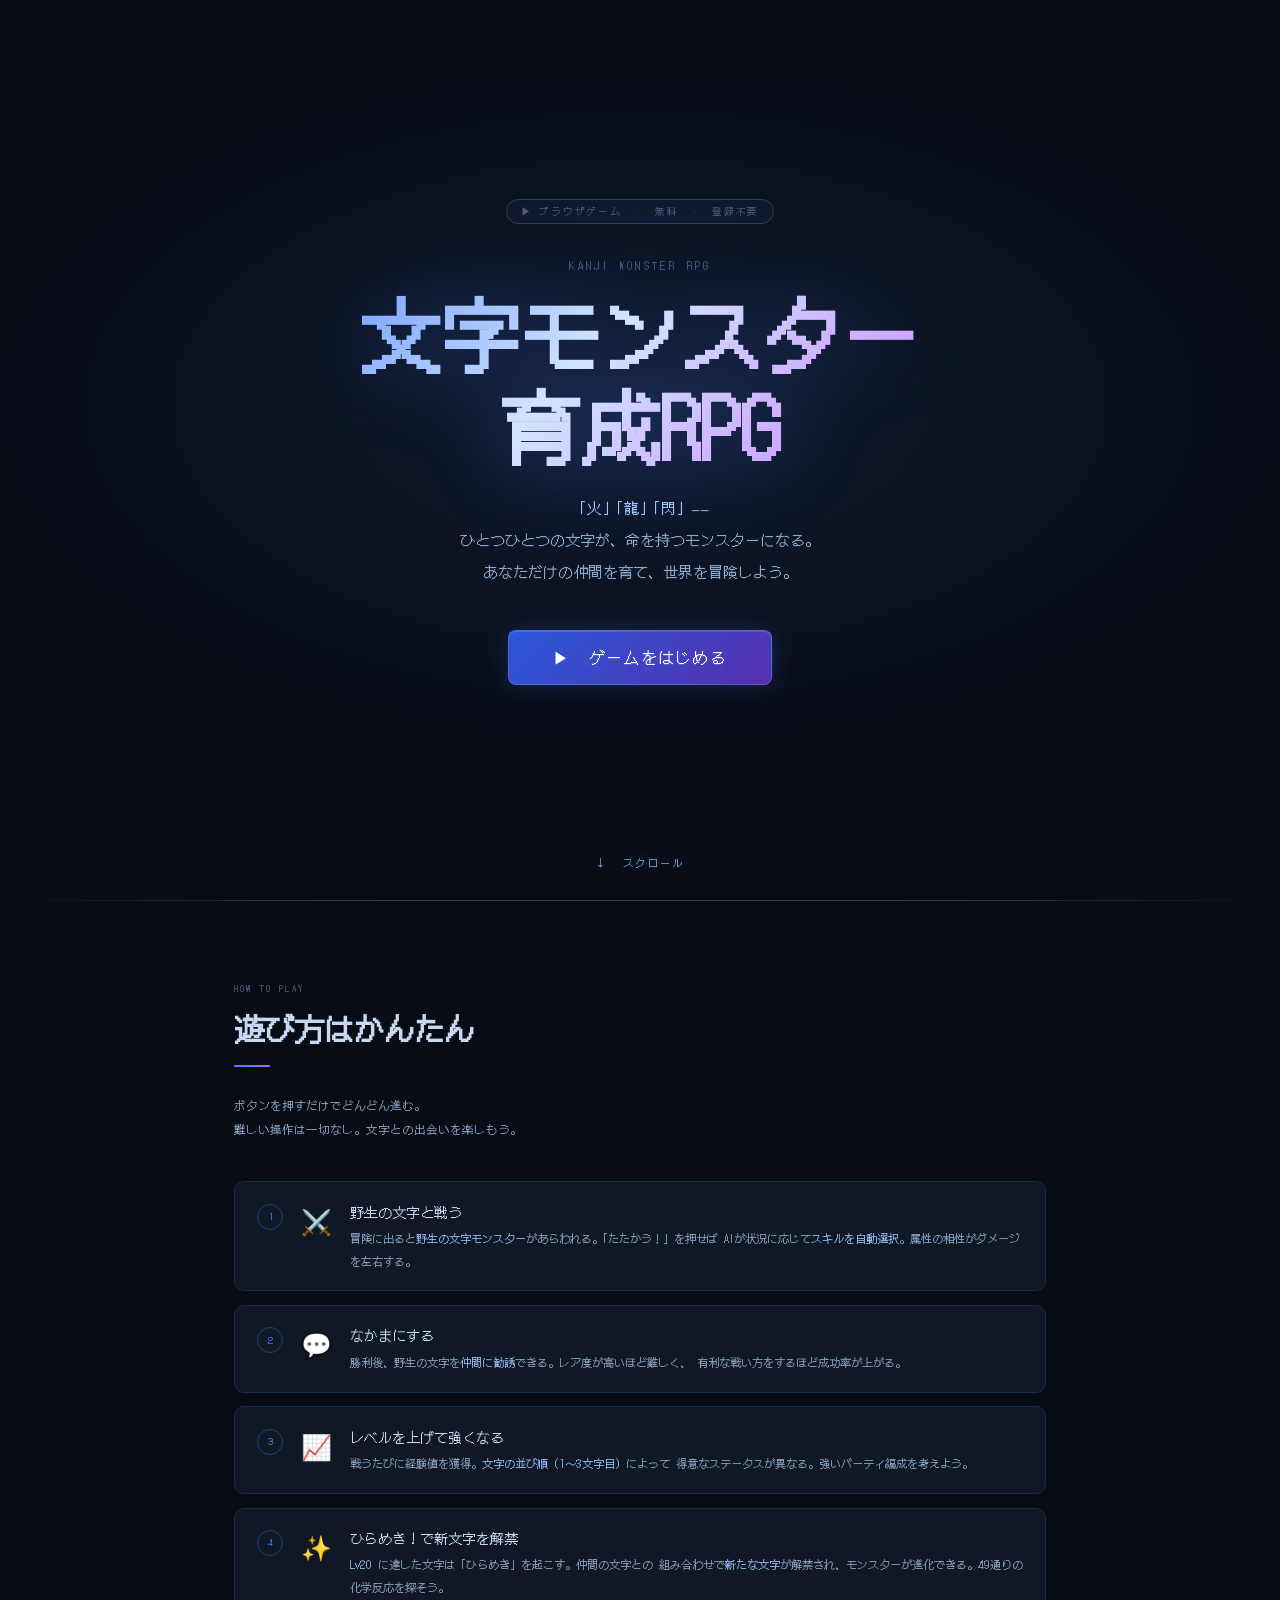
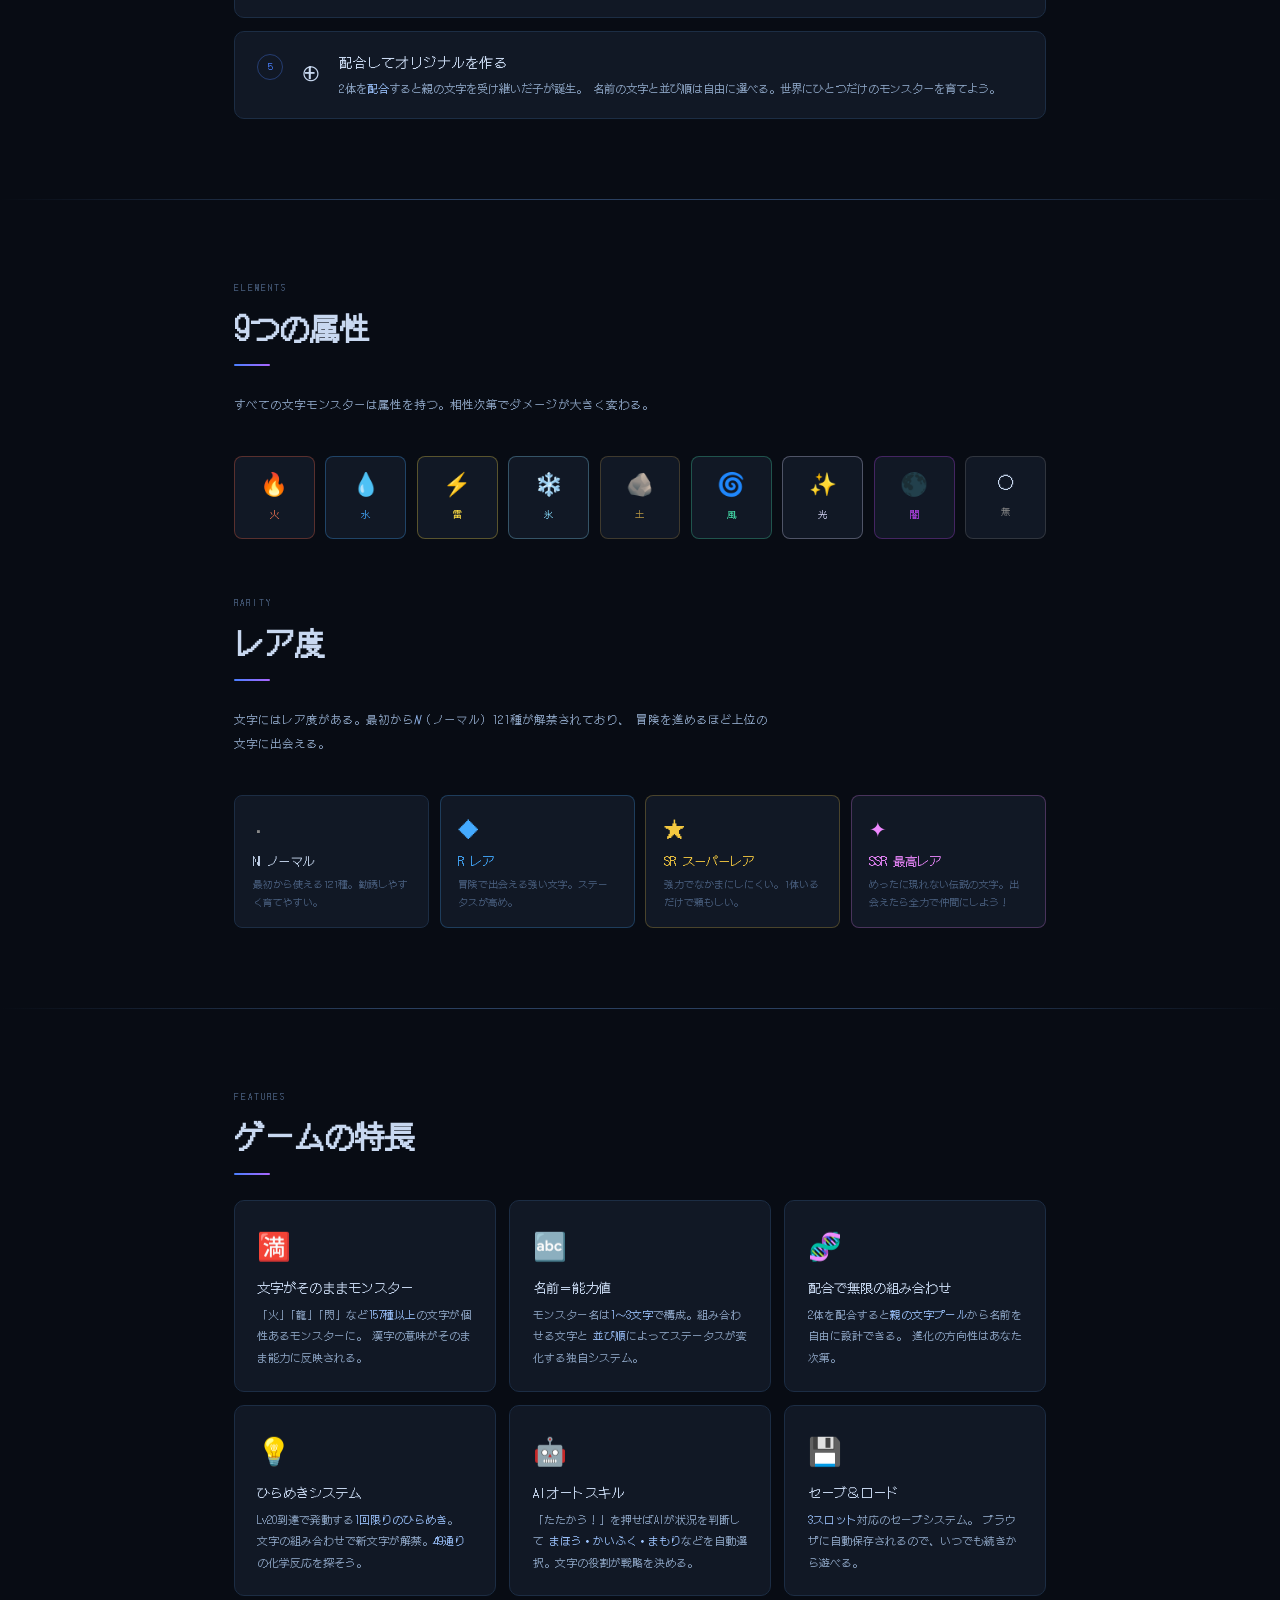
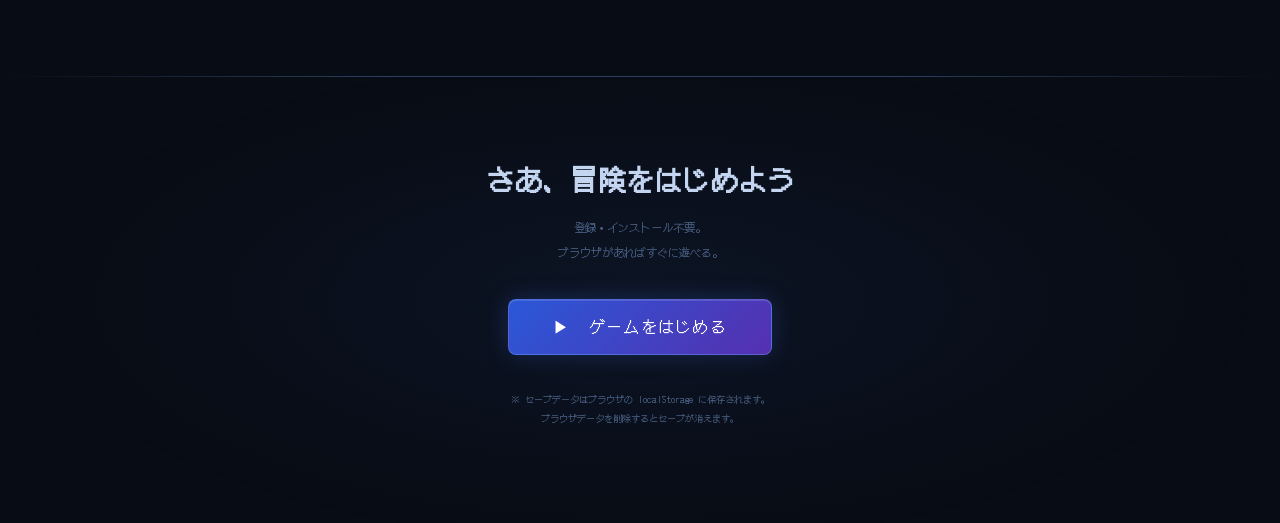
==== commit b15cd7e6: "タイトル簡略化・ひらめきマップ ツリー表示・スクロール改善 - gameStart: S1にセーブあれば自動ロード、なければ即スタート（「はじめから」メニュー廃止） - ひらめきマップ: リスト表示 " ====
--- a/docs/index.html
+++ b/docs/index.html
@@ -145,11 +145,16 @@
     .scroll-hint {
       position: absolute; bottom: 1.8rem; left: 50%;
       transform: translateX(-50%);
-      font-size: .58rem; letter-spacing: .2em;
-      color: var(--text-dim);
-      animation: blink 2.2s ease-in-out infinite;
-    }
-    @keyframes blink { 0%,100%{opacity:.25} 50%{opacity:.75} }
+      white-space: nowrap;
+      font-size: .65rem; letter-spacing: .22em;
+      color: #88AADD;
+      text-shadow: 0 0 14px rgba(100,160,255,.7), 0 0 30px rgba(100,160,255,.3);
+      animation: scrollPulse 2.4s ease-in-out infinite;
+    }
+    @keyframes scrollPulse {
+      0%,100% { opacity: .35; transform: translateX(-50%) translateY(0); }
+      50%      { opacity:  1;  transform: translateX(-50%) translateY(4px); }
+    }
 
     /* ─── 共通 ─── */
     .wrap {
@@ -318,7 +323,7 @@
     あなただけの仲間を育て、世界を冒険しよう。
   </p>
   <a href="game.html" class="btn-play">▶&nbsp; ゲームをはじめる</a>
-  <div class="scroll-hint">↓ SCROLL</div>
+  <div class="scroll-hint">↓ &nbsp;スクロール</div>
 </section>
 
 <div class="divider"></div>
